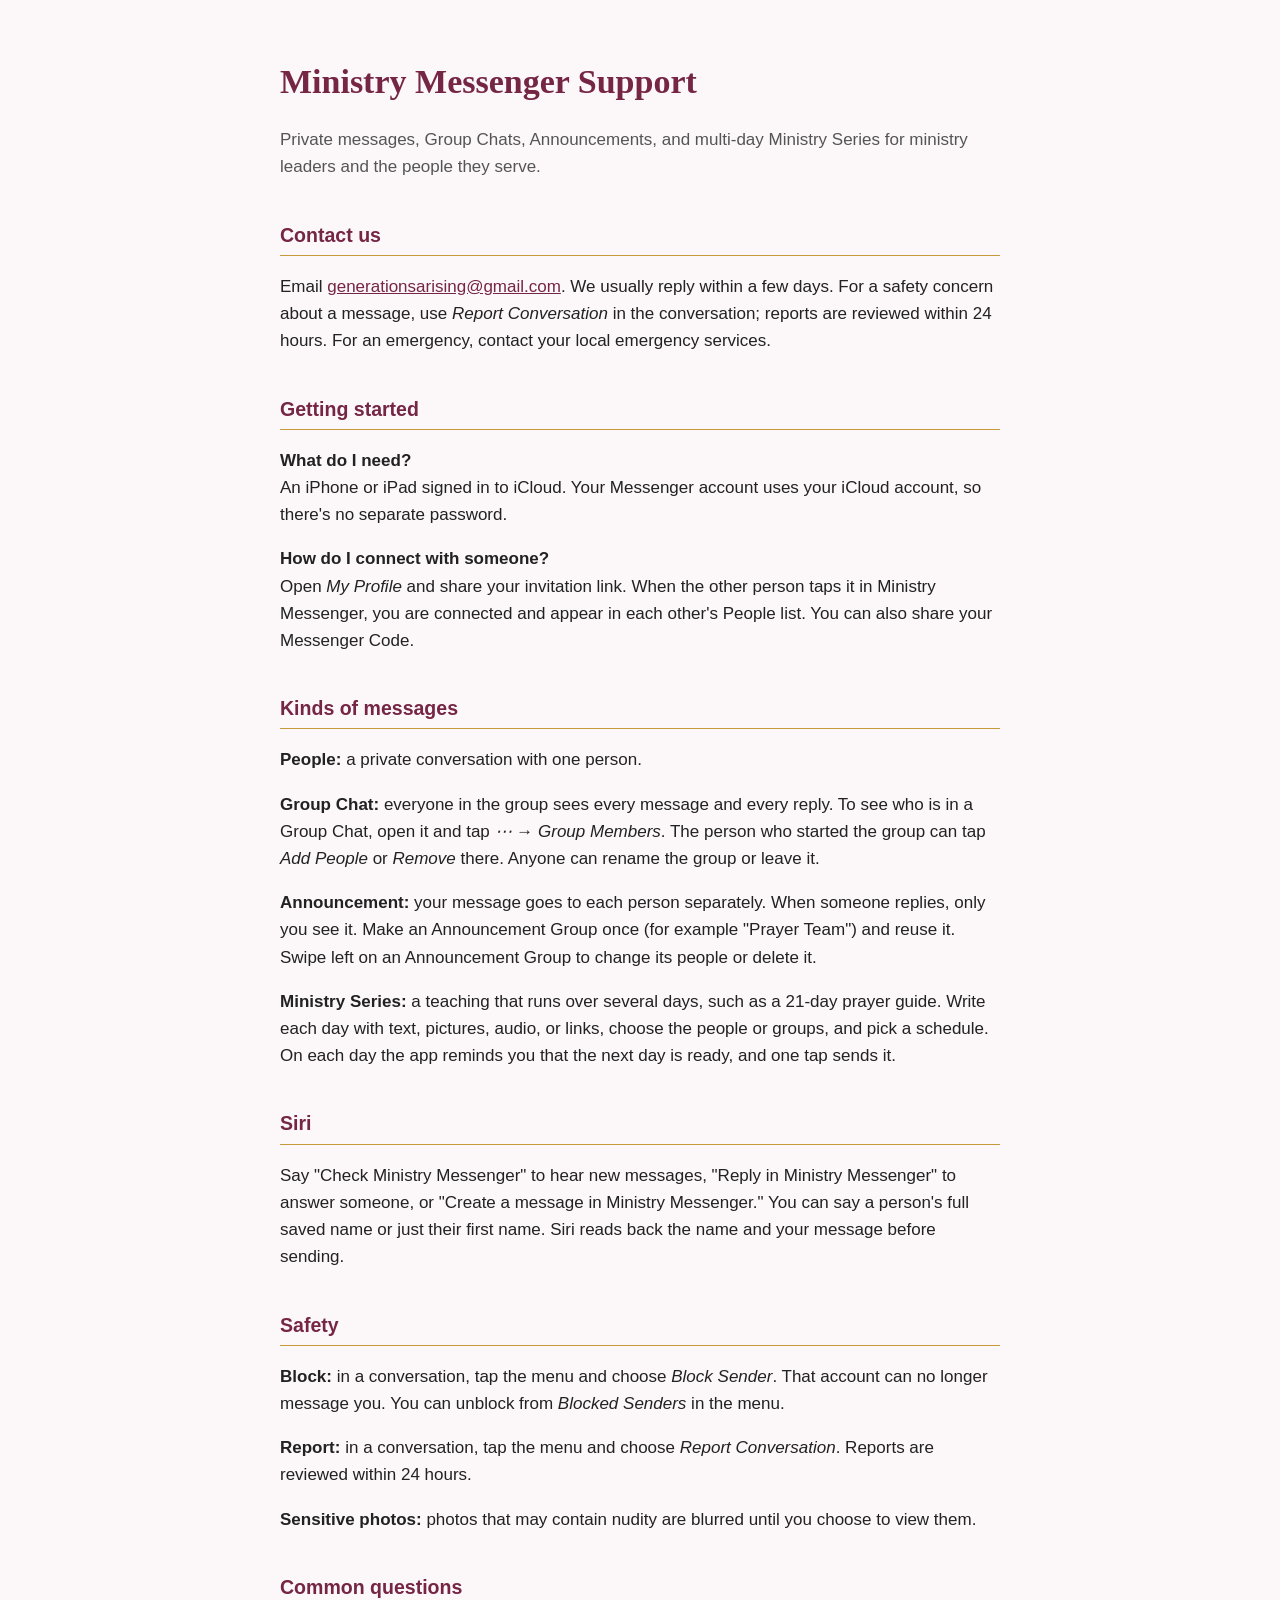
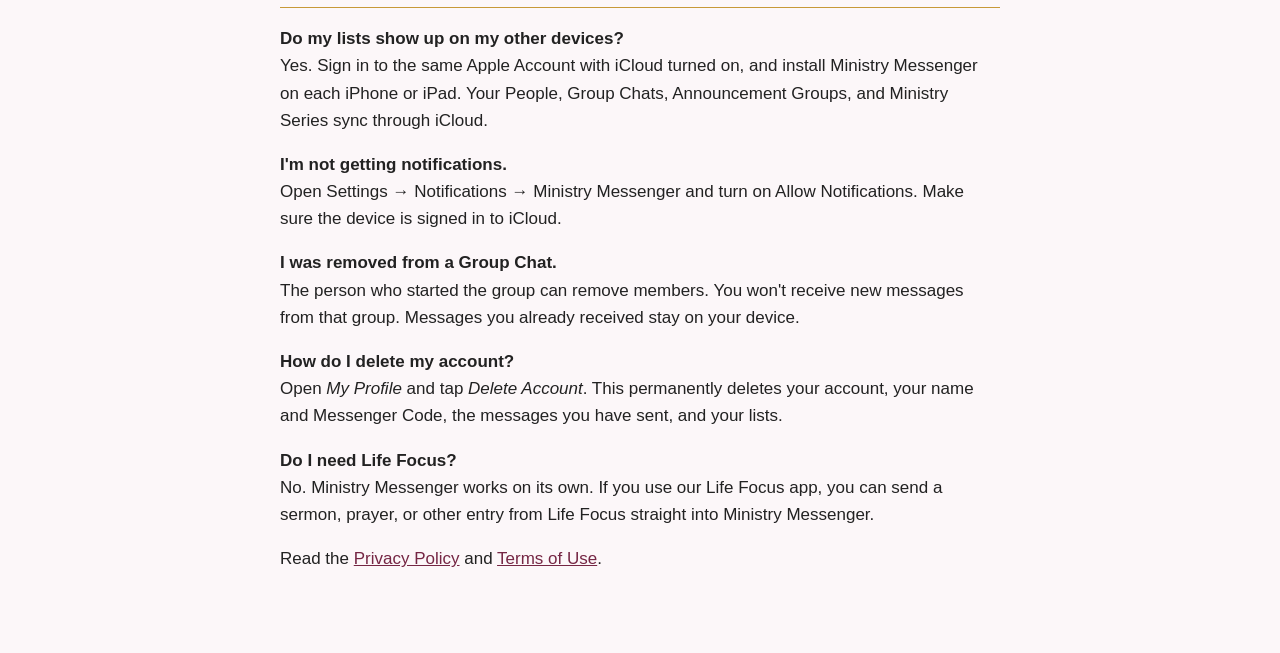
==== support.html @ 8ca9e9a8 "Ministry Messenger privacy policy, terms, and support pages Co-Authored-By: Claude Opus 5.5 <noreply" ====
<!doctype html>
<html lang="en">
<head>
<meta charset="utf-8">
<meta name="viewport" content="width=device-width, initial-scale=1">
<title>Ministry Messenger Support</title>
<link rel="stylesheet" href="style.css">
</head>
<body>
<main>
<h1>Ministry Messenger Support</h1>
<p class="lead">Private messages, Group Chats, Announcements, and multi-day Ministry Series for ministry leaders and the people they serve.</p>

<h2>Contact us</h2>
<p>Email <a href="mailto:generationsarising@gmail.com">generationsarising@gmail.com</a>. We usually reply within a few days. For a safety concern about a message, use <em>Report Conversation</em> in the conversation; reports are reviewed within 24 hours. For an emergency, contact your local emergency services.</p>

<h2>Getting started</h2>

<p><strong>What do I need?</strong><br>
An iPhone or iPad signed in to iCloud. Your Messenger account uses your iCloud account, so there's no separate password.</p>

<p><strong>How do I connect with someone?</strong><br>
Open <em>My Profile</em> and share your invitation link. When the other person taps it in Ministry Messenger, you are connected and appear in each other's People list. You can also share your Messenger Code.</p>

<h2>Kinds of messages</h2>

<p><strong>People:</strong> a private conversation with one person.</p>

<p><strong>Group Chat:</strong> everyone in the group sees every message and every reply. To see who is in a Group Chat, open it and tap <em>&#8943;</em> &rarr; <em>Group Members</em>. The person who started the group can tap <em>Add People</em> or <em>Remove</em> there. Anyone can rename the group or leave it.</p>

<p><strong>Announcement:</strong> your message goes to each person separately. When someone replies, only you see it. Make an Announcement Group once (for example "Prayer Team") and reuse it. Swipe left on an Announcement Group to change its people or delete it.</p>

<p><strong>Ministry Series:</strong> a teaching that runs over several days, such as a 21-day prayer guide. Write each day with text, pictures, audio, or links, choose the people or groups, and pick a schedule. On each day the app reminds you that the next day is ready, and one tap sends it.</p>

<h2>Siri</h2>
<p>Say "Check Ministry Messenger" to hear new messages, "Reply in Ministry Messenger" to answer someone, or "Create a message in Ministry Messenger." You can say a person's full saved name or just their first name. Siri reads back the name and your message before sending.</p>

<h2>Safety</h2>
<p><strong>Block:</strong> in a conversation, tap the menu and choose <em>Block Sender</em>. That account can no longer message you. You can unblock from <em>Blocked Senders</em> in the menu.</p>
<p><strong>Report:</strong> in a conversation, tap the menu and choose <em>Report Conversation</em>. Reports are reviewed within 24 hours.</p>
<p><strong>Sensitive photos:</strong> photos that may contain nudity are blurred until you choose to view them.</p>

<h2>Common questions</h2>

<p><strong>Do my lists show up on my other devices?</strong><br>
Yes. Sign in to the same Apple Account with iCloud turned on, and install Ministry Messenger on each iPhone or iPad. Your People, Group Chats, Announcement Groups, and Ministry Series sync through iCloud.</p>

<p><strong>I'm not getting notifications.</strong><br>
Open Settings &rarr; Notifications &rarr; Ministry Messenger and turn on Allow Notifications. Make sure the device is signed in to iCloud.</p>

<p><strong>I was removed from a Group Chat.</strong><br>
The person who started the group can remove members. You won't receive new messages from that group. Messages you already received stay on your device.</p>

<p><strong>How do I delete my account?</strong><br>
Open <em>My Profile</em> and tap <em>Delete Account</em>. This permanently deletes your account, your name and Messenger Code, the messages you have sent, and your lists.</p>

<p><strong>Do I need Life Focus?</strong><br>
No. Ministry Messenger works on its own. If you use our Life Focus app, you can send a sermon, prayer, or other entry from Life Focus straight into Ministry Messenger.</p>

<p>Read the <a href="privacy.html">Privacy Policy</a> and <a href="terms.html">Terms of Use</a>.</p>
</main>
</body>
</html>
---- style.css ----
:root { --maroon: #752644; --gold: #c79938; --text: #222; --muted: #555; --bg: #fcf7f9; }
@media (prefers-color-scheme: dark) { :root { --text: #eee; --muted: #bbb; --bg: #1a1416; --maroon: #e3b261; } }
body { margin: 0; background: var(--bg); color: var(--text); font: 17px/1.6 -apple-system, BlinkMacSystemFont, "Segoe UI", sans-serif; }
main { max-width: 720px; margin: 0 auto; padding: 32px 16px 64px; }
main.home { text-align: center; padding-top: 48px; }
h1 { color: var(--maroon); font-family: Georgia, serif; margin-bottom: 4px; }
h2 { color: var(--maroon); font-size: 1.15em; margin-top: 2em; border-bottom: 1px solid var(--gold); padding-bottom: 4px; }
.updated, .lead, main.home p { color: var(--muted); }
a { color: var(--maroon); }
main.home a { font-weight: 600; margin: 0 10px; }
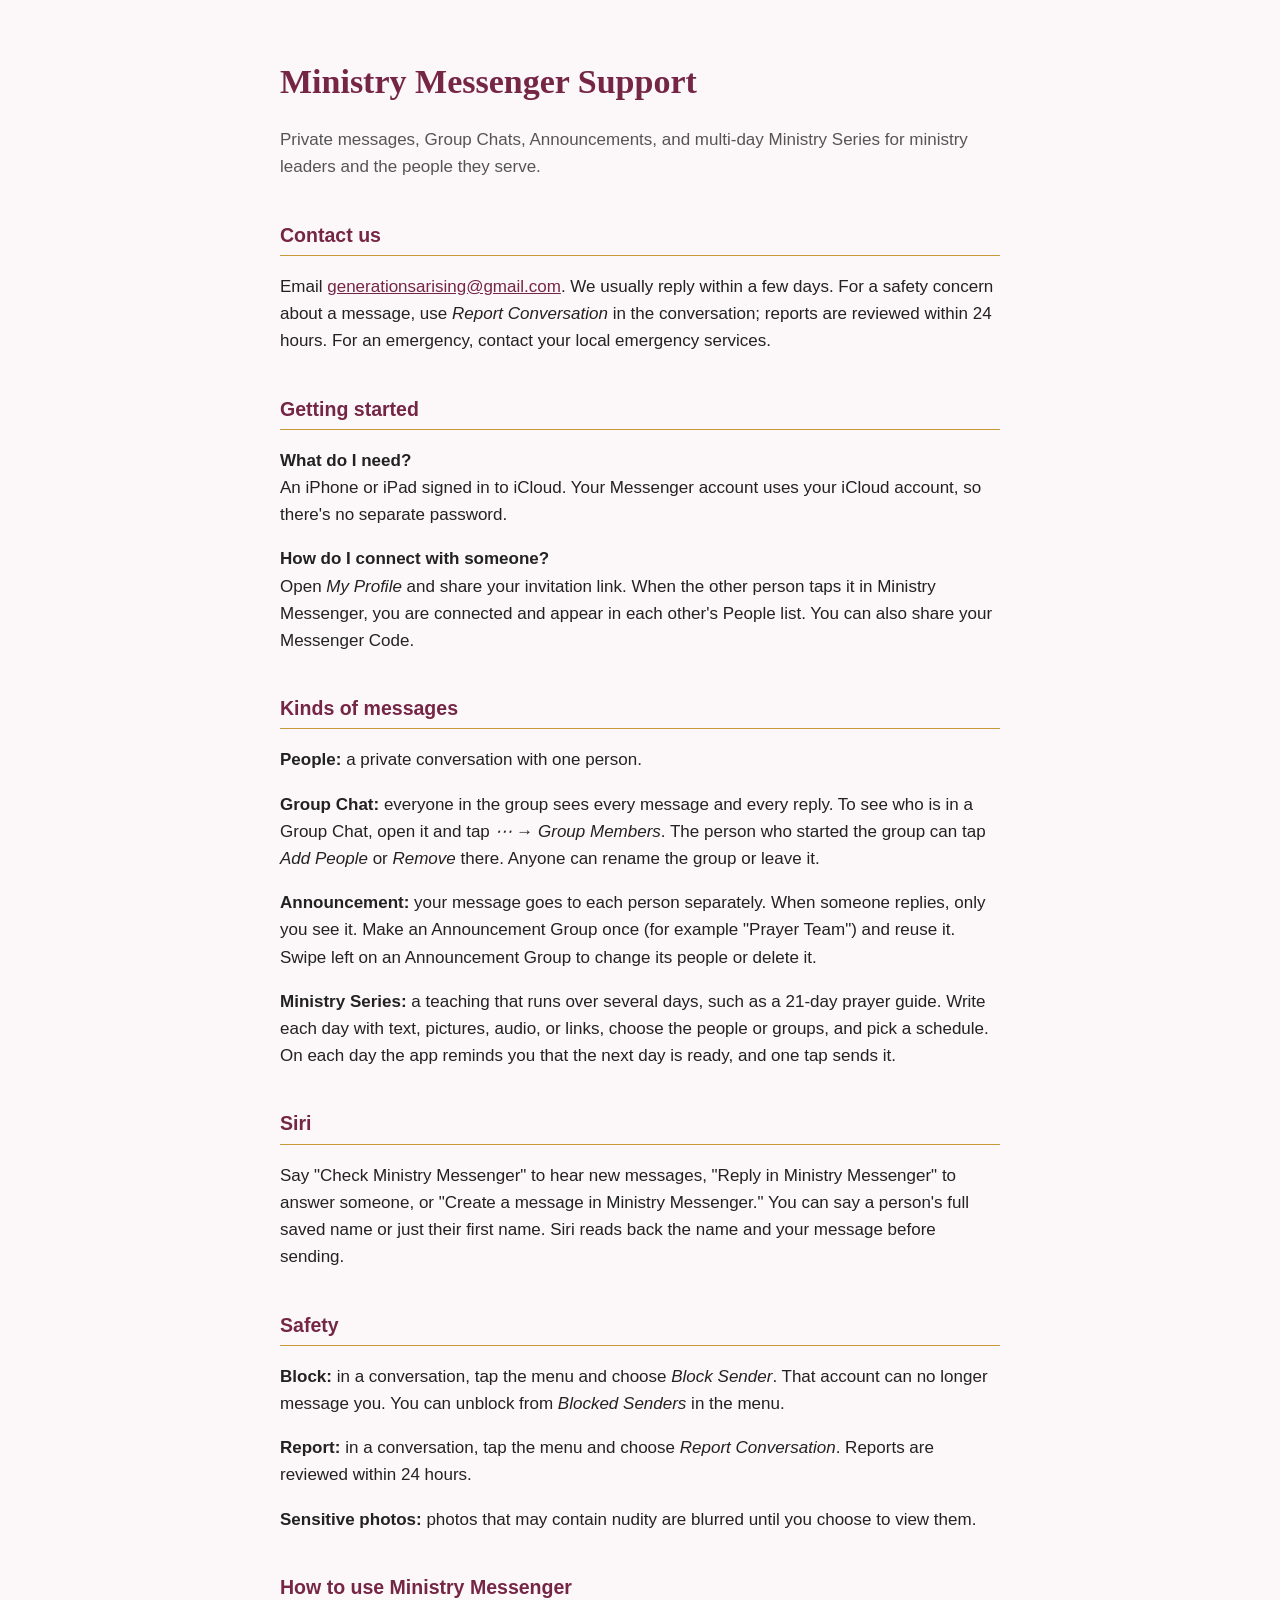
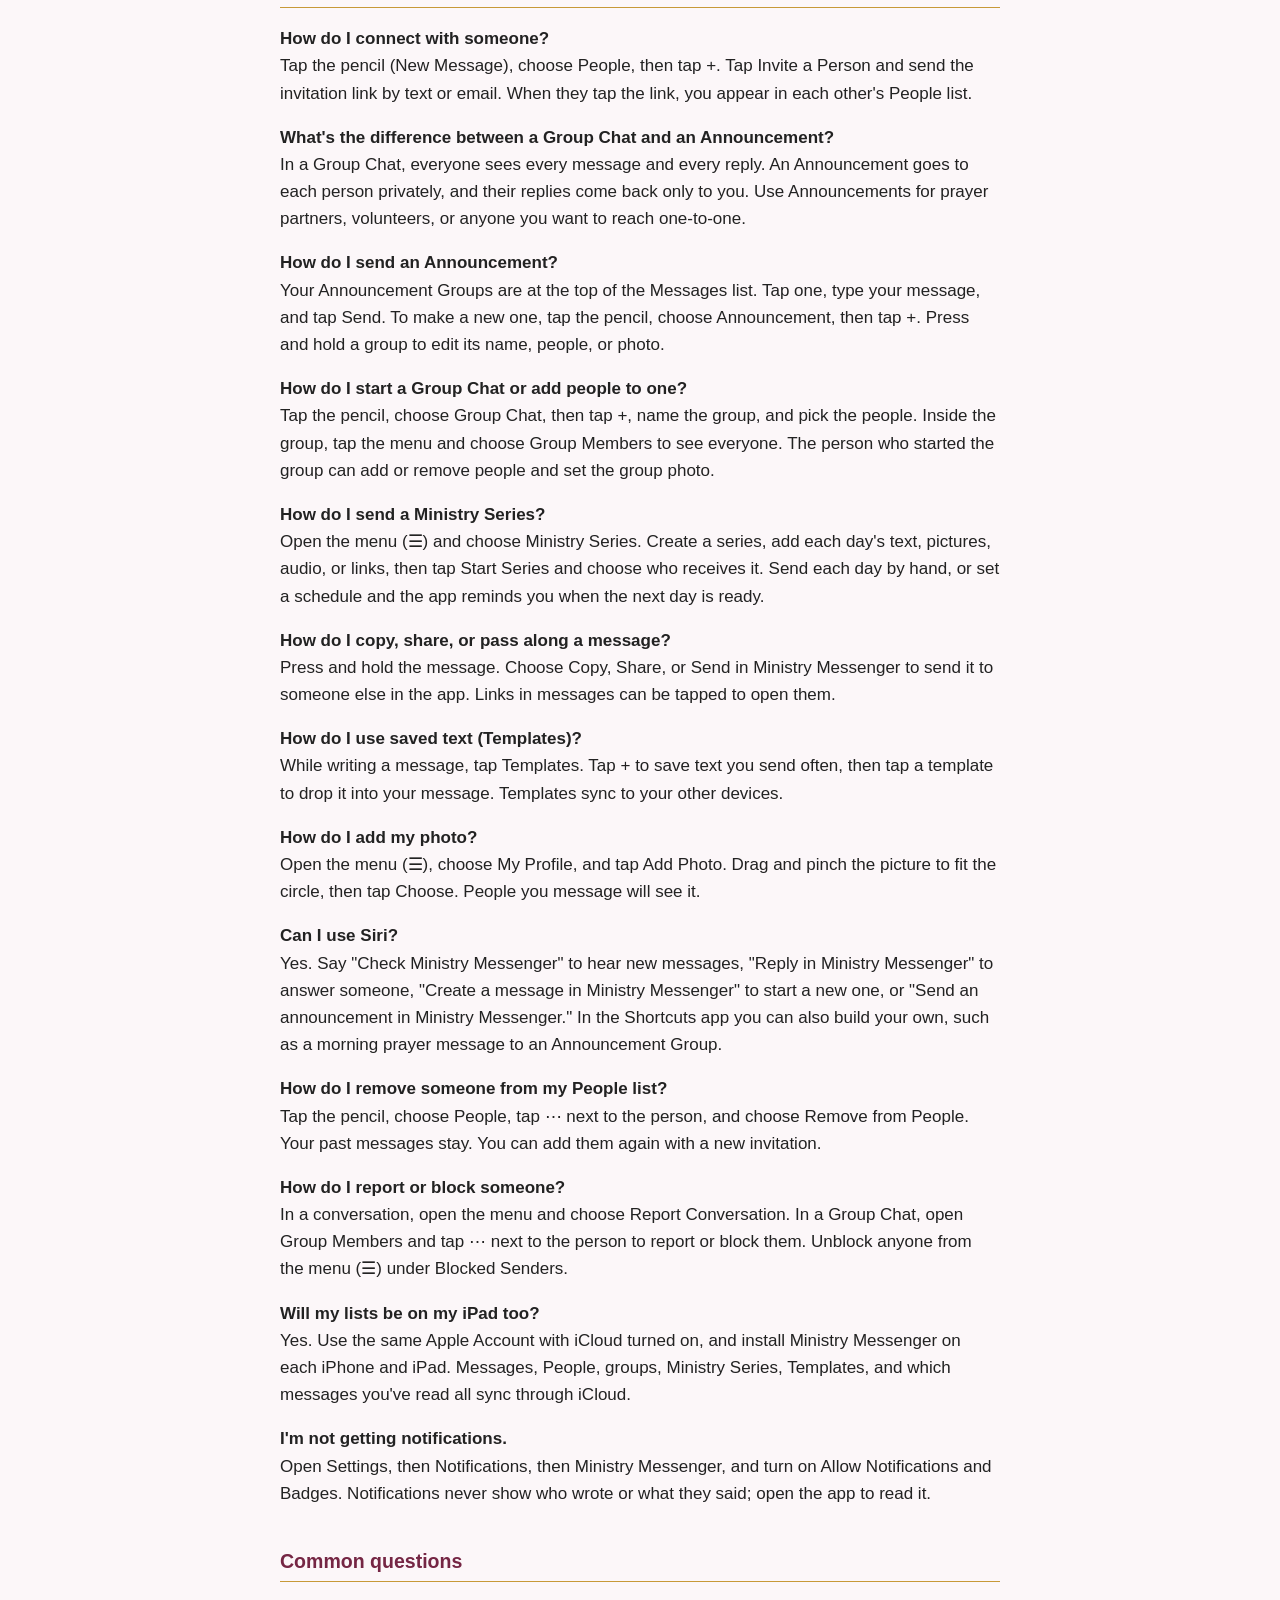
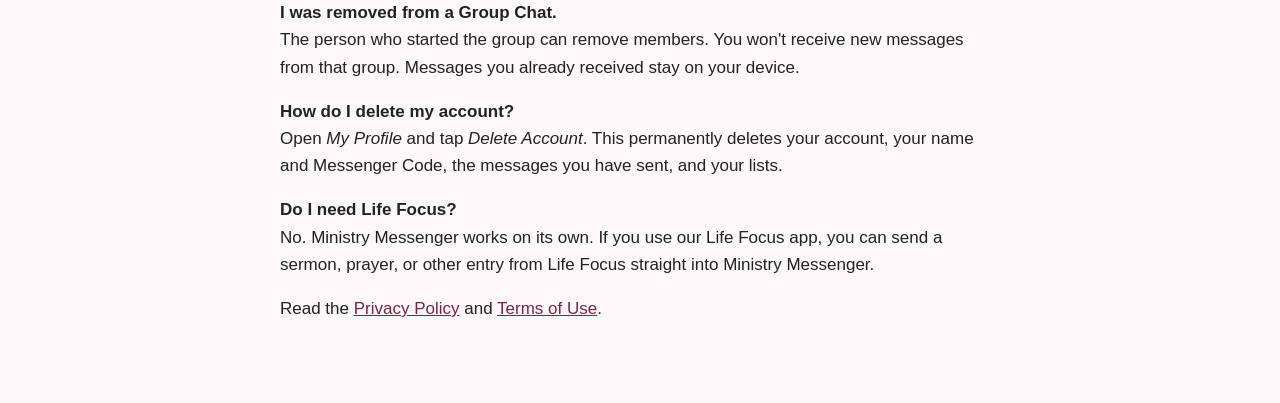
==== commit 439c2e15: "Support: How to use Ministry Messenger guide" ====
--- a/support.html
+++ b/support.html
@@ -40,13 +40,48 @@
 <p><strong>Report:</strong> in a conversation, tap the menu and choose <em>Report Conversation</em>. Reports are reviewed within 24 hours.</p>
 <p><strong>Sensitive photos:</strong> photos that may contain nudity are blurred until you choose to view them.</p>
 
-<h2>Common questions</h2>
+<h2>How to use Ministry Messenger</h2>
 
-<p><strong>Do my lists show up on my other devices?</strong><br>
-Yes. Sign in to the same Apple Account with iCloud turned on, and install Ministry Messenger on each iPhone or iPad. Your People, Group Chats, Announcement Groups, and Ministry Series sync through iCloud.</p>
+<p><strong>How do I connect with someone?</strong><br>
+Tap the pencil (New Message), choose People, then tap +. Tap Invite a Person and send the invitation link by text or email. When they tap the link, you appear in each other's People list.</p>
+
+<p><strong>What's the difference between a Group Chat and an Announcement?</strong><br>
+In a Group Chat, everyone sees every message and every reply. An Announcement goes to each person privately, and their replies come back only to you. Use Announcements for prayer partners, volunteers, or anyone you want to reach one-to-one.</p>
+
+<p><strong>How do I send an Announcement?</strong><br>
+Your Announcement Groups are at the top of the Messages list. Tap one, type your message, and tap Send. To make a new one, tap the pencil, choose Announcement, then tap +. Press and hold a group to edit its name, people, or photo.</p>
+
+<p><strong>How do I start a Group Chat or add people to one?</strong><br>
+Tap the pencil, choose Group Chat, then tap +, name the group, and pick the people. Inside the group, tap the menu and choose Group Members to see everyone. The person who started the group can add or remove people and set the group photo.</p>
+
+<p><strong>How do I send a Ministry Series?</strong><br>
+Open the menu (&#9776;) and choose Ministry Series. Create a series, add each day's text, pictures, audio, or links, then tap Start Series and choose who receives it. Send each day by hand, or set a schedule and the app reminds you when the next day is ready.</p>
+
+<p><strong>How do I copy, share, or pass along a message?</strong><br>
+Press and hold the message. Choose Copy, Share, or Send in Ministry Messenger to send it to someone else in the app. Links in messages can be tapped to open them.</p>
+
+<p><strong>How do I use saved text (Templates)?</strong><br>
+While writing a message, tap Templates. Tap + to save text you send often, then tap a template to drop it into your message. Templates sync to your other devices.</p>
+
+<p><strong>How do I add my photo?</strong><br>
+Open the menu (&#9776;), choose My Profile, and tap Add Photo. Drag and pinch the picture to fit the circle, then tap Choose. People you message will see it.</p>
+
+<p><strong>Can I use Siri?</strong><br>
+Yes. Say "Check Ministry Messenger" to hear new messages, "Reply in Ministry Messenger" to answer someone, "Create a message in Ministry Messenger" to start a new one, or "Send an announcement in Ministry Messenger." In the Shortcuts app you can also build your own, such as a morning prayer message to an Announcement Group.</p>
+
+<p><strong>How do I remove someone from my People list?</strong><br>
+Tap the pencil, choose People, tap ⋯ next to the person, and choose Remove from People. Your past messages stay. You can add them again with a new invitation.</p>
+
+<p><strong>How do I report or block someone?</strong><br>
+In a conversation, open the menu and choose Report Conversation. In a Group Chat, open Group Members and tap ⋯ next to the person to report or block them. Unblock anyone from the menu (&#9776;) under Blocked Senders.</p>
+
+<p><strong>Will my lists be on my iPad too?</strong><br>
+Yes. Use the same Apple Account with iCloud turned on, and install Ministry Messenger on each iPhone and iPad. Messages, People, groups, Ministry Series, Templates, and which messages you've read all sync through iCloud.</p>
 
 <p><strong>I'm not getting notifications.</strong><br>
-Open Settings &rarr; Notifications &rarr; Ministry Messenger and turn on Allow Notifications. Make sure the device is signed in to iCloud.</p>
+Open Settings, then Notifications, then Ministry Messenger, and turn on Allow Notifications and Badges. Notifications never show who wrote or what they said; open the app to read it.</p>
+
+<h2>Common questions</h2>
 
 <p><strong>I was removed from a Group Chat.</strong><br>
 The person who started the group can remove members. You won't receive new messages from that group. Messages you already received stay on your device.</p>
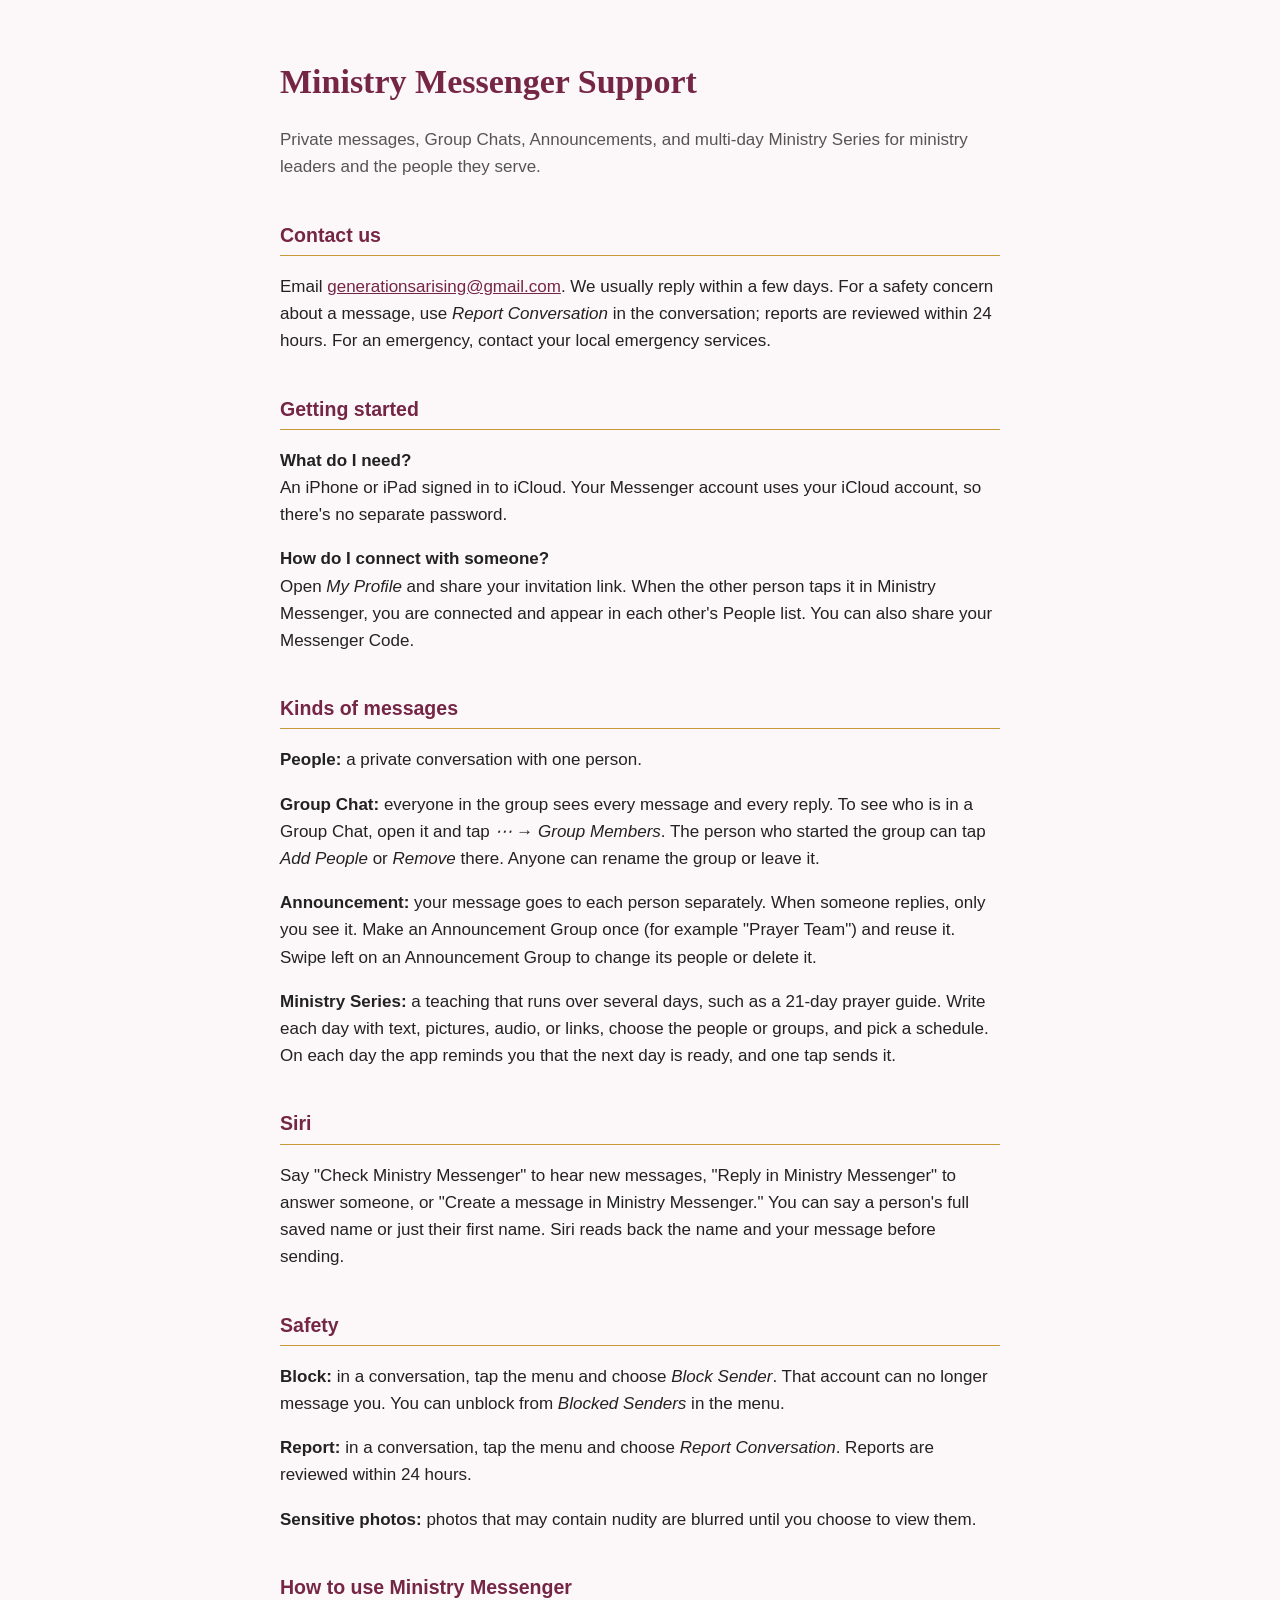
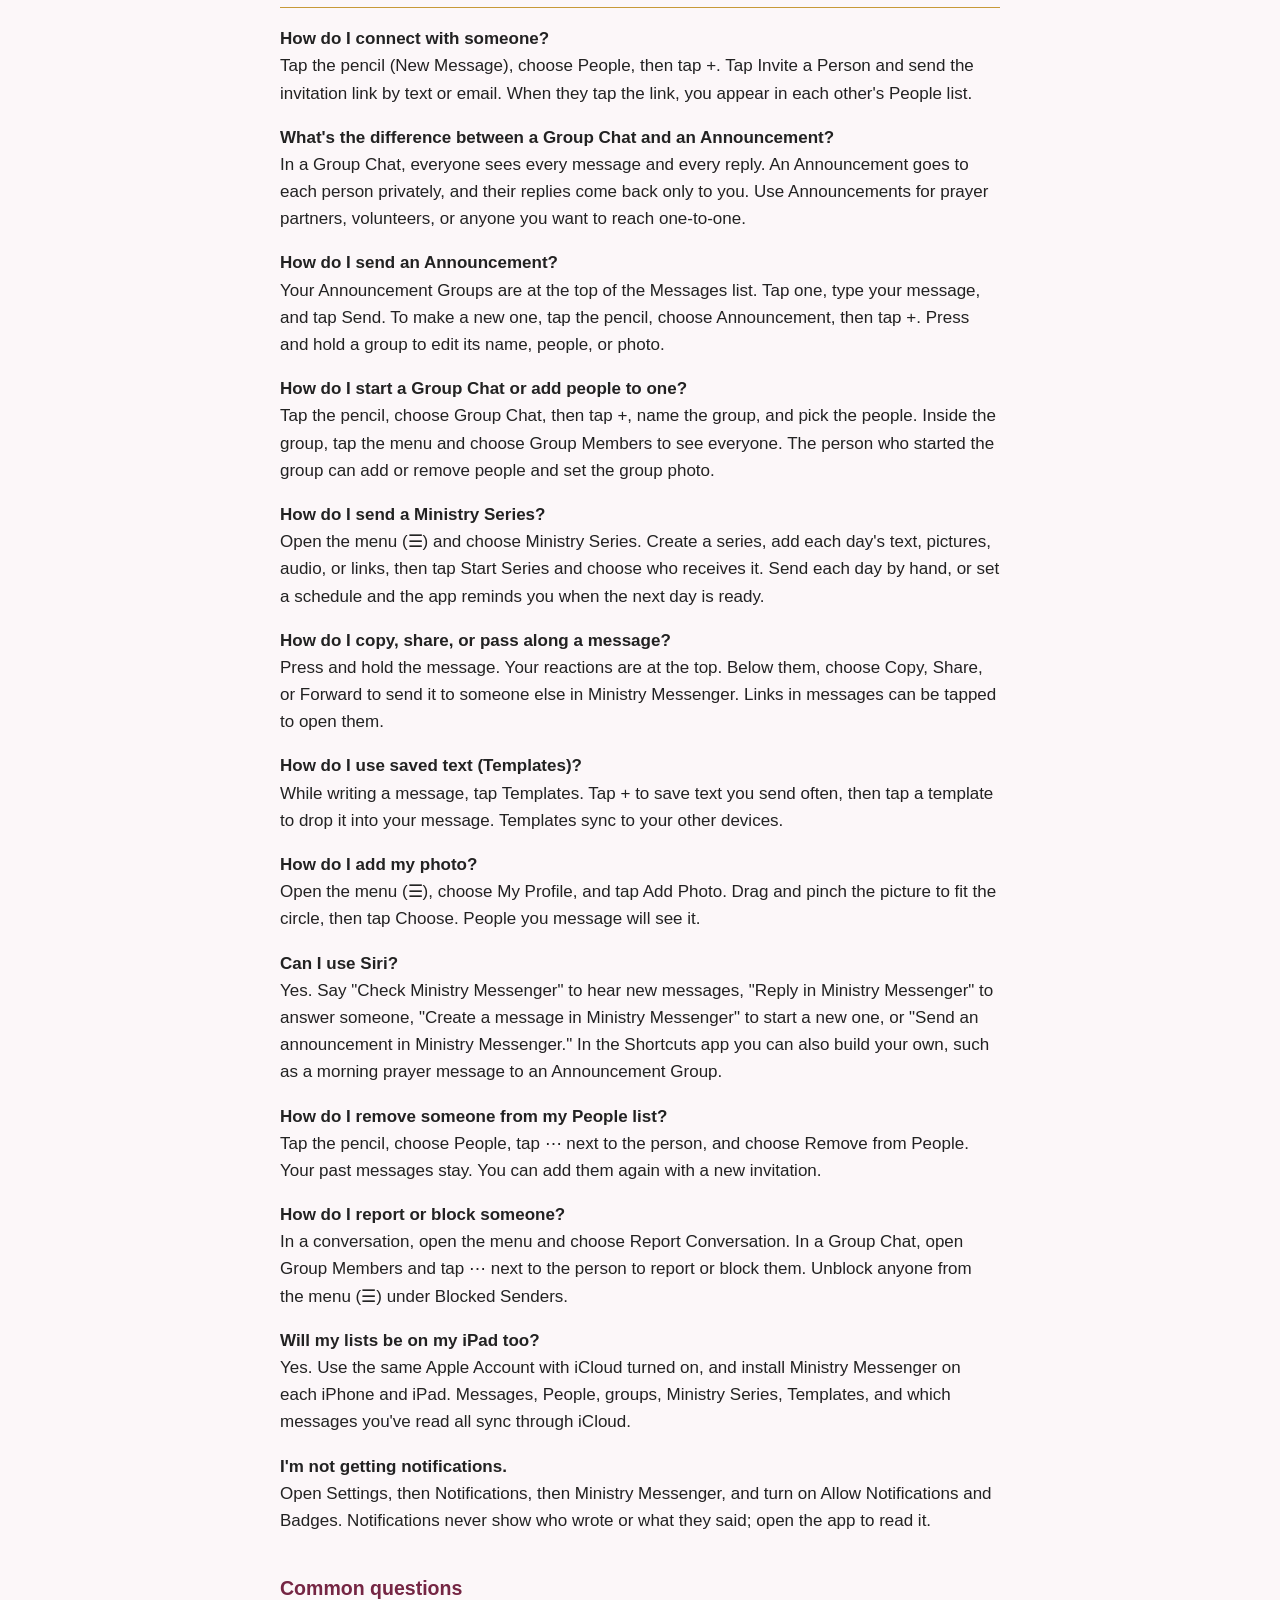
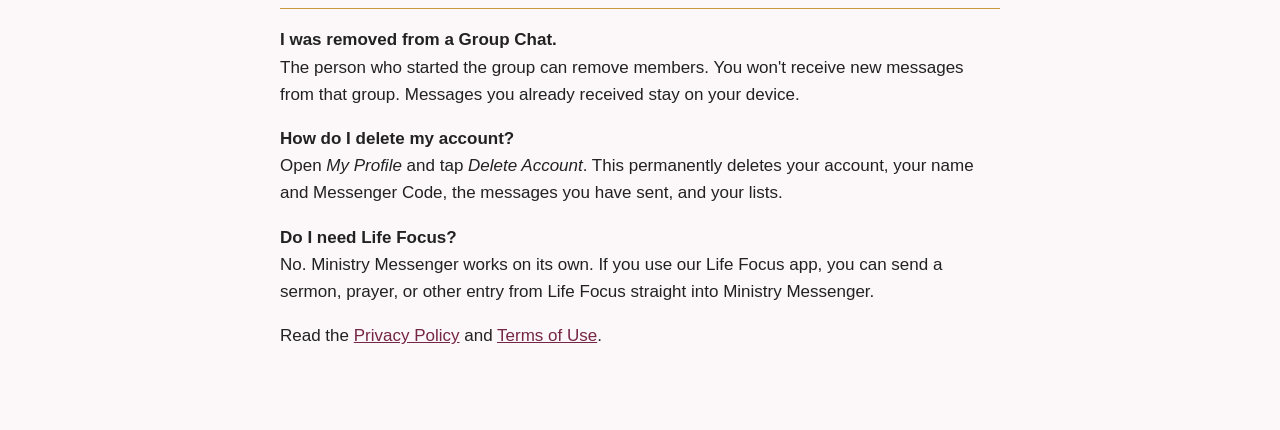
==== commit 11e150e7: "Support: message menu wording" ====
--- a/support.html
+++ b/support.html
@@ -58,7 +58,7 @@
 Open the menu (&#9776;) and choose Ministry Series. Create a series, add each day's text, pictures, audio, or links, then tap Start Series and choose who receives it. Send each day by hand, or set a schedule and the app reminds you when the next day is ready.</p>
 
 <p><strong>How do I copy, share, or pass along a message?</strong><br>
-Press and hold the message. Choose Copy, Share, or Send in Ministry Messenger to send it to someone else in the app. Links in messages can be tapped to open them.</p>
+Press and hold the message. Your reactions are at the top. Below them, choose Copy, Share, or Forward to send it to someone else in Ministry Messenger. Links in messages can be tapped to open them.</p>
 
 <p><strong>How do I use saved text (Templates)?</strong><br>
 While writing a message, tap Templates. Tap + to save text you send often, then tap a template to drop it into your message. Templates sync to your other devices.</p>
